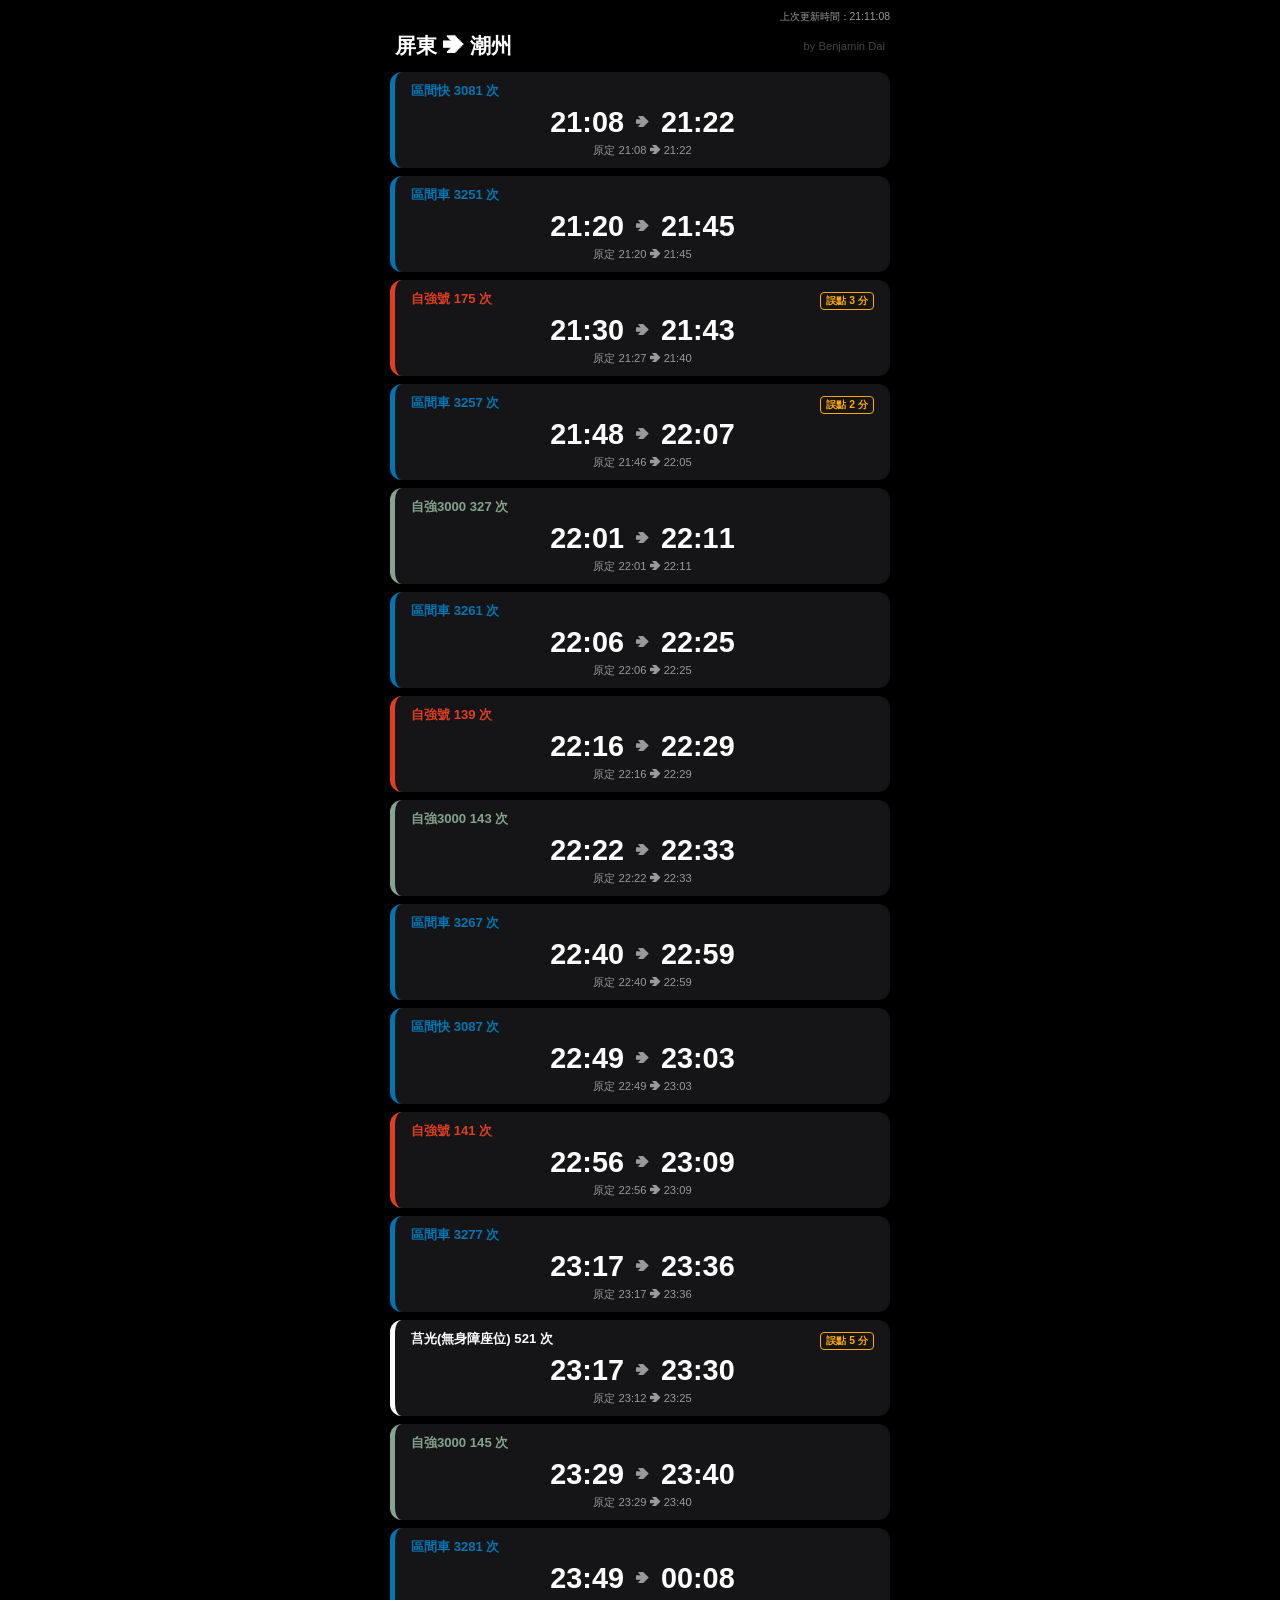
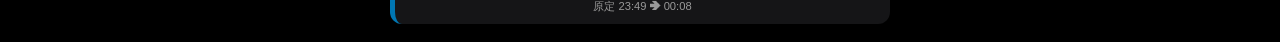
==== index.html @ b43ae786 "deploy: 808ffd9af2b033bff848e84f278de356058c4c32" ====
<!DOCTYPE html>
        <html lang="zh-TW">
        <head>
            <meta http-equiv="Cache-Control" content="no-cache, no-store, must-revalidate">
            <meta http-equiv="Pragma" content="no-cache">
            <meta http-equiv="Expires" content="0">
            <meta charset="UTF-8">
            <meta name="viewport" content="width=device-width, initial-scale=1.0, maximum-scale=1.0, user-scalable=no">
            <meta http-equiv="refresh" content="10">
            <title>列車時刻</title>
            <style>
                body { background: #000; color: #fff; font-family: -apple-system, sans-serif; padding: 10px; margin: 0; }
                .container { max-width: 500px; margin: 0 auto; }
                .update-time { color: #999999; font-size: 0.65rem; text-align: right; margin-bottom: 8px; }
                .header { padding: 0 5px; display: flex; justify-content: space-between; align-items: center; margin-bottom: 12px; }
                .card { background: #151517; border-radius: 12px; padding: 10px 16px; margin-bottom: 8px; border-left: 5px solid #333; position: relative; transition: transform 0.1s; }
                .card:active { background: #1c1c1e; transform: scale(0.97); }
                .delay-badge { position: absolute; top: 12px; right: 16px; border: 1px solid hsl(40, 100%, 50%); color: hsl(40, 100%, 50%); padding: 1px 5px; border-radius: 4px; font-size: 0.65rem; font-weight: 600; }
                .train-info { font-size: 0.82rem; font-weight: 700; margin-bottom: 2px; }
                .main-time { display: flex; align-items: center; justify-content: center; font-size: 1.8rem; font-weight: 700; padding: 4px 0; }
                .arrow { margin: 0 12px; color: #999999; font-size: 0.8rem; }
                .sub-time { text-align: center; color: #999999; font-size: 0.7rem; }
                a { text-decoration: none; color: inherit; -webkit-tap-highlight-color: transparent; }
            </style>
        </head>
        <body>
            <div class="container">
                <div class="update-time">上次更新時間：21:11:08</div>
                <div class="header">
                    <h1 style="margin:0; font-size:1.3rem;">屏東 ➔ 潮州</h1>
                    <span style="color: #444; font-size: 0.7rem;">by Benjamin Dai</span>
                </div>
                
            <a href="https://railway.chienwen.net/taiwan/train/TRA-3081/live" target="_blank">
                <div class="card" style="border-left-color: #0076B2;">
                    
                    <div class="train-info" style="color: #0076B2;">區間快 3081 次</div>
                    <div class="main-time"><span>21:08</span><span class="arrow">➔</span><span>21:22</span></div>
                    <div class="sub-time">原定 21:08 ➔ 21:22</div>
                </div>
            </a>
            
            <a href="https://railway.chienwen.net/taiwan/train/TRA-3251/live" target="_blank">
                <div class="card" style="border-left-color: #0076B2;">
                    
                    <div class="train-info" style="color: #0076B2;">區間車 3251 次</div>
                    <div class="main-time"><span>21:20</span><span class="arrow">➔</span><span>21:45</span></div>
                    <div class="sub-time">原定 21:20 ➔ 21:45</div>
                </div>
            </a>
            
            <a href="https://railway.chienwen.net/taiwan/train/TRA-175/live" target="_blank">
                <div class="card" style="border-left-color: #DF3F1F;">
                    <div class="delay-badge">誤點 3 分</div>
                    <div class="train-info" style="color: #DF3F1F;">自強號 175 次</div>
                    <div class="main-time"><span>21:30</span><span class="arrow">➔</span><span>21:43</span></div>
                    <div class="sub-time">原定 21:27 ➔ 21:40</div>
                </div>
            </a>
            
            <a href="https://railway.chienwen.net/taiwan/train/TRA-3257/live" target="_blank">
                <div class="card" style="border-left-color: #0076B2;">
                    <div class="delay-badge">誤點 2 分</div>
                    <div class="train-info" style="color: #0076B2;">區間車 3257 次</div>
                    <div class="main-time"><span>21:48</span><span class="arrow">➔</span><span>22:07</span></div>
                    <div class="sub-time">原定 21:46 ➔ 22:05</div>
                </div>
            </a>
            
            <a href="https://railway.chienwen.net/taiwan/train/TRA-327/live" target="_blank">
                <div class="card" style="border-left-color: #85a38f;">
                    
                    <div class="train-info" style="color: #85a38f;">自強3000 327 次</div>
                    <div class="main-time"><span>22:01</span><span class="arrow">➔</span><span>22:11</span></div>
                    <div class="sub-time">原定 22:01 ➔ 22:11</div>
                </div>
            </a>
            
            <a href="https://railway.chienwen.net/taiwan/train/TRA-3261/live" target="_blank">
                <div class="card" style="border-left-color: #0076B2;">
                    
                    <div class="train-info" style="color: #0076B2;">區間車 3261 次</div>
                    <div class="main-time"><span>22:06</span><span class="arrow">➔</span><span>22:25</span></div>
                    <div class="sub-time">原定 22:06 ➔ 22:25</div>
                </div>
            </a>
            
            <a href="https://railway.chienwen.net/taiwan/train/TRA-139/live" target="_blank">
                <div class="card" style="border-left-color: #DF3F1F;">
                    
                    <div class="train-info" style="color: #DF3F1F;">自強號 139 次</div>
                    <div class="main-time"><span>22:16</span><span class="arrow">➔</span><span>22:29</span></div>
                    <div class="sub-time">原定 22:16 ➔ 22:29</div>
                </div>
            </a>
            
            <a href="https://railway.chienwen.net/taiwan/train/TRA-143/live" target="_blank">
                <div class="card" style="border-left-color: #85a38f;">
                    
                    <div class="train-info" style="color: #85a38f;">自強3000 143 次</div>
                    <div class="main-time"><span>22:22</span><span class="arrow">➔</span><span>22:33</span></div>
                    <div class="sub-time">原定 22:22 ➔ 22:33</div>
                </div>
            </a>
            
            <a href="https://railway.chienwen.net/taiwan/train/TRA-3267/live" target="_blank">
                <div class="card" style="border-left-color: #0076B2;">
                    
                    <div class="train-info" style="color: #0076B2;">區間車 3267 次</div>
                    <div class="main-time"><span>22:40</span><span class="arrow">➔</span><span>22:59</span></div>
                    <div class="sub-time">原定 22:40 ➔ 22:59</div>
                </div>
            </a>
            
            <a href="https://railway.chienwen.net/taiwan/train/TRA-3087/live" target="_blank">
                <div class="card" style="border-left-color: #0076B2;">
                    
                    <div class="train-info" style="color: #0076B2;">區間快 3087 次</div>
                    <div class="main-time"><span>22:49</span><span class="arrow">➔</span><span>23:03</span></div>
                    <div class="sub-time">原定 22:49 ➔ 23:03</div>
                </div>
            </a>
            
            <a href="https://railway.chienwen.net/taiwan/train/TRA-141/live" target="_blank">
                <div class="card" style="border-left-color: #DF3F1F;">
                    
                    <div class="train-info" style="color: #DF3F1F;">自強號 141 次</div>
                    <div class="main-time"><span>22:56</span><span class="arrow">➔</span><span>23:09</span></div>
                    <div class="sub-time">原定 22:56 ➔ 23:09</div>
                </div>
            </a>
            
            <a href="https://railway.chienwen.net/taiwan/train/TRA-3277/live" target="_blank">
                <div class="card" style="border-left-color: #0076B2;">
                    
                    <div class="train-info" style="color: #0076B2;">區間車 3277 次</div>
                    <div class="main-time"><span>23:17</span><span class="arrow">➔</span><span>23:36</span></div>
                    <div class="sub-time">原定 23:17 ➔ 23:36</div>
                </div>
            </a>
            
            <a href="https://railway.chienwen.net/taiwan/train/TRA-521/live" target="_blank">
                <div class="card" style="border-left-color: #ffffff;">
                    <div class="delay-badge">誤點 5 分</div>
                    <div class="train-info" style="color: #ffffff;">莒光(無身障座位) 521 次</div>
                    <div class="main-time"><span>23:17</span><span class="arrow">➔</span><span>23:30</span></div>
                    <div class="sub-time">原定 23:12 ➔ 23:25</div>
                </div>
            </a>
            
            <a href="https://railway.chienwen.net/taiwan/train/TRA-145/live" target="_blank">
                <div class="card" style="border-left-color: #85a38f;">
                    
                    <div class="train-info" style="color: #85a38f;">自強3000 145 次</div>
                    <div class="main-time"><span>23:29</span><span class="arrow">➔</span><span>23:40</span></div>
                    <div class="sub-time">原定 23:29 ➔ 23:40</div>
                </div>
            </a>
            
            <a href="https://railway.chienwen.net/taiwan/train/TRA-3281/live" target="_blank">
                <div class="card" style="border-left-color: #0076B2;">
                    
                    <div class="train-info" style="color: #0076B2;">區間車 3281 次</div>
                    <div class="main-time"><span>23:49</span><span class="arrow">➔</span><span>00:08</span></div>
                    <div class="sub-time">原定 23:49 ➔ 00:08</div>
                </div>
            </a>
            
            </div>
        </body>
        </html>
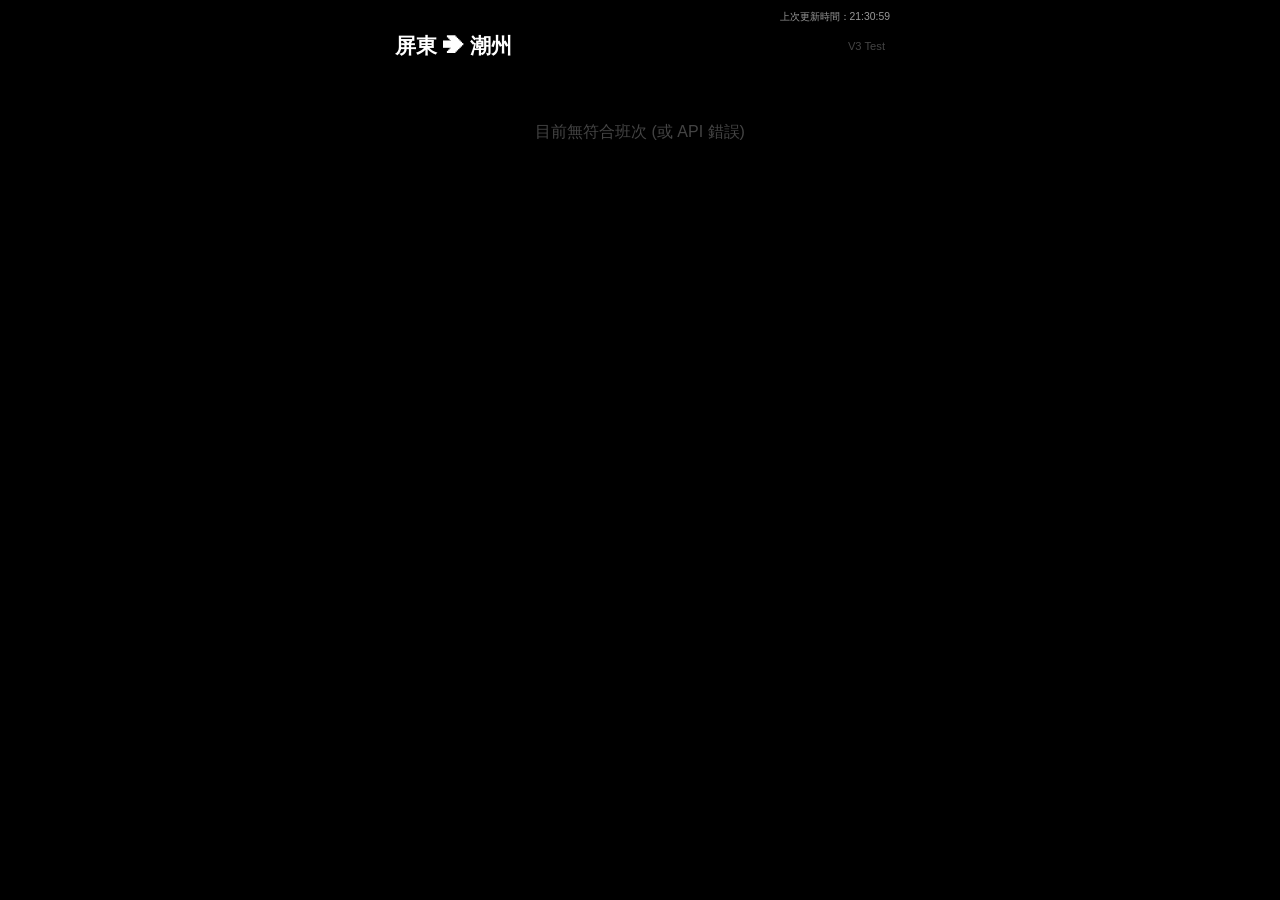
==== commit 10fb577a: "deploy: e0113e1fc1bcbd7ac9843f760b00afb5ad998501" ====
--- a/index.html
+++ b/index.html
@@ -8,7 +8,7 @@
             <meta charset="UTF-8">
             <meta name="viewport" content="width=device-width, initial-scale=1.0, maximum-scale=1.0, user-scalable=no">
             <meta http-equiv="refresh" content="10">
-            <title>列車時刻</title>
+            <title>列車時刻 (V3測試)</title>
             <style>
                 body { background: #000; color: #fff; font-family: -apple-system, sans-serif; padding: 10px; margin: 0; }
                 .container { max-width: 500px; margin: 0 auto; }
@@ -26,147 +26,12 @@
         </head>
         <body>
             <div class="container">
-                <div class="update-time">上次更新時間：21:11:08</div>
+                <div class="update-time">上次更新時間：21:30:59</div>
                 <div class="header">
                     <h1 style="margin:0; font-size:1.3rem;">屏東 ➔ 潮州</h1>
-                    <span style="color: #444; font-size: 0.7rem;">by Benjamin Dai</span>
+                    <span style="color: #444; font-size: 0.7rem;">V3 Test</span>
                 </div>
-                
-            <a href="https://railway.chienwen.net/taiwan/train/TRA-3081/live" target="_blank">
-                <div class="card" style="border-left-color: #0076B2;">
-                    
-                    <div class="train-info" style="color: #0076B2;">區間快 3081 次</div>
-                    <div class="main-time"><span>21:08</span><span class="arrow">➔</span><span>21:22</span></div>
-                    <div class="sub-time">原定 21:08 ➔ 21:22</div>
-                </div>
-            </a>
-            
-            <a href="https://railway.chienwen.net/taiwan/train/TRA-3251/live" target="_blank">
-                <div class="card" style="border-left-color: #0076B2;">
-                    
-                    <div class="train-info" style="color: #0076B2;">區間車 3251 次</div>
-                    <div class="main-time"><span>21:20</span><span class="arrow">➔</span><span>21:45</span></div>
-                    <div class="sub-time">原定 21:20 ➔ 21:45</div>
-                </div>
-            </a>
-            
-            <a href="https://railway.chienwen.net/taiwan/train/TRA-175/live" target="_blank">
-                <div class="card" style="border-left-color: #DF3F1F;">
-                    <div class="delay-badge">誤點 3 分</div>
-                    <div class="train-info" style="color: #DF3F1F;">自強號 175 次</div>
-                    <div class="main-time"><span>21:30</span><span class="arrow">➔</span><span>21:43</span></div>
-                    <div class="sub-time">原定 21:27 ➔ 21:40</div>
-                </div>
-            </a>
-            
-            <a href="https://railway.chienwen.net/taiwan/train/TRA-3257/live" target="_blank">
-                <div class="card" style="border-left-color: #0076B2;">
-                    <div class="delay-badge">誤點 2 分</div>
-                    <div class="train-info" style="color: #0076B2;">區間車 3257 次</div>
-                    <div class="main-time"><span>21:48</span><span class="arrow">➔</span><span>22:07</span></div>
-                    <div class="sub-time">原定 21:46 ➔ 22:05</div>
-                </div>
-            </a>
-            
-            <a href="https://railway.chienwen.net/taiwan/train/TRA-327/live" target="_blank">
-                <div class="card" style="border-left-color: #85a38f;">
-                    
-                    <div class="train-info" style="color: #85a38f;">自強3000 327 次</div>
-                    <div class="main-time"><span>22:01</span><span class="arrow">➔</span><span>22:11</span></div>
-                    <div class="sub-time">原定 22:01 ➔ 22:11</div>
-                </div>
-            </a>
-            
-            <a href="https://railway.chienwen.net/taiwan/train/TRA-3261/live" target="_blank">
-                <div class="card" style="border-left-color: #0076B2;">
-                    
-                    <div class="train-info" style="color: #0076B2;">區間車 3261 次</div>
-                    <div class="main-time"><span>22:06</span><span class="arrow">➔</span><span>22:25</span></div>
-                    <div class="sub-time">原定 22:06 ➔ 22:25</div>
-                </div>
-            </a>
-            
-            <a href="https://railway.chienwen.net/taiwan/train/TRA-139/live" target="_blank">
-                <div class="card" style="border-left-color: #DF3F1F;">
-                    
-                    <div class="train-info" style="color: #DF3F1F;">自強號 139 次</div>
-                    <div class="main-time"><span>22:16</span><span class="arrow">➔</span><span>22:29</span></div>
-                    <div class="sub-time">原定 22:16 ➔ 22:29</div>
-                </div>
-            </a>
-            
-            <a href="https://railway.chienwen.net/taiwan/train/TRA-143/live" target="_blank">
-                <div class="card" style="border-left-color: #85a38f;">
-                    
-                    <div class="train-info" style="color: #85a38f;">自強3000 143 次</div>
-                    <div class="main-time"><span>22:22</span><span class="arrow">➔</span><span>22:33</span></div>
-                    <div class="sub-time">原定 22:22 ➔ 22:33</div>
-                </div>
-            </a>
-            
-            <a href="https://railway.chienwen.net/taiwan/train/TRA-3267/live" target="_blank">
-                <div class="card" style="border-left-color: #0076B2;">
-                    
-                    <div class="train-info" style="color: #0076B2;">區間車 3267 次</div>
-                    <div class="main-time"><span>22:40</span><span class="arrow">➔</span><span>22:59</span></div>
-                    <div class="sub-time">原定 22:40 ➔ 22:59</div>
-                </div>
-            </a>
-            
-            <a href="https://railway.chienwen.net/taiwan/train/TRA-3087/live" target="_blank">
-                <div class="card" style="border-left-color: #0076B2;">
-                    
-                    <div class="train-info" style="color: #0076B2;">區間快 3087 次</div>
-                    <div class="main-time"><span>22:49</span><span class="arrow">➔</span><span>23:03</span></div>
-                    <div class="sub-time">原定 22:49 ➔ 23:03</div>
-                </div>
-            </a>
-            
-            <a href="https://railway.chienwen.net/taiwan/train/TRA-141/live" target="_blank">
-                <div class="card" style="border-left-color: #DF3F1F;">
-                    
-                    <div class="train-info" style="color: #DF3F1F;">自強號 141 次</div>
-                    <div class="main-time"><span>22:56</span><span class="arrow">➔</span><span>23:09</span></div>
-                    <div class="sub-time">原定 22:56 ➔ 23:09</div>
-                </div>
-            </a>
-            
-            <a href="https://railway.chienwen.net/taiwan/train/TRA-3277/live" target="_blank">
-                <div class="card" style="border-left-color: #0076B2;">
-                    
-                    <div class="train-info" style="color: #0076B2;">區間車 3277 次</div>
-                    <div class="main-time"><span>23:17</span><span class="arrow">➔</span><span>23:36</span></div>
-                    <div class="sub-time">原定 23:17 ➔ 23:36</div>
-                </div>
-            </a>
-            
-            <a href="https://railway.chienwen.net/taiwan/train/TRA-521/live" target="_blank">
-                <div class="card" style="border-left-color: #ffffff;">
-                    <div class="delay-badge">誤點 5 分</div>
-                    <div class="train-info" style="color: #ffffff;">莒光(無身障座位) 521 次</div>
-                    <div class="main-time"><span>23:17</span><span class="arrow">➔</span><span>23:30</span></div>
-                    <div class="sub-time">原定 23:12 ➔ 23:25</div>
-                </div>
-            </a>
-            
-            <a href="https://railway.chienwen.net/taiwan/train/TRA-145/live" target="_blank">
-                <div class="card" style="border-left-color: #85a38f;">
-                    
-                    <div class="train-info" style="color: #85a38f;">自強3000 145 次</div>
-                    <div class="main-time"><span>23:29</span><span class="arrow">➔</span><span>23:40</span></div>
-                    <div class="sub-time">原定 23:29 ➔ 23:40</div>
-                </div>
-            </a>
-            
-            <a href="https://railway.chienwen.net/taiwan/train/TRA-3281/live" target="_blank">
-                <div class="card" style="border-left-color: #0076B2;">
-                    
-                    <div class="train-info" style="color: #0076B2;">區間車 3281 次</div>
-                    <div class="main-time"><span>23:49</span><span class="arrow">➔</span><span>00:08</span></div>
-                    <div class="sub-time">原定 23:49 ➔ 00:08</div>
-                </div>
-            </a>
-            
+                <div style="text-align:center; padding:50px; color:#444;">目前無符合班次 (或 API 錯誤)</div>
             </div>
         </body>
         </html>
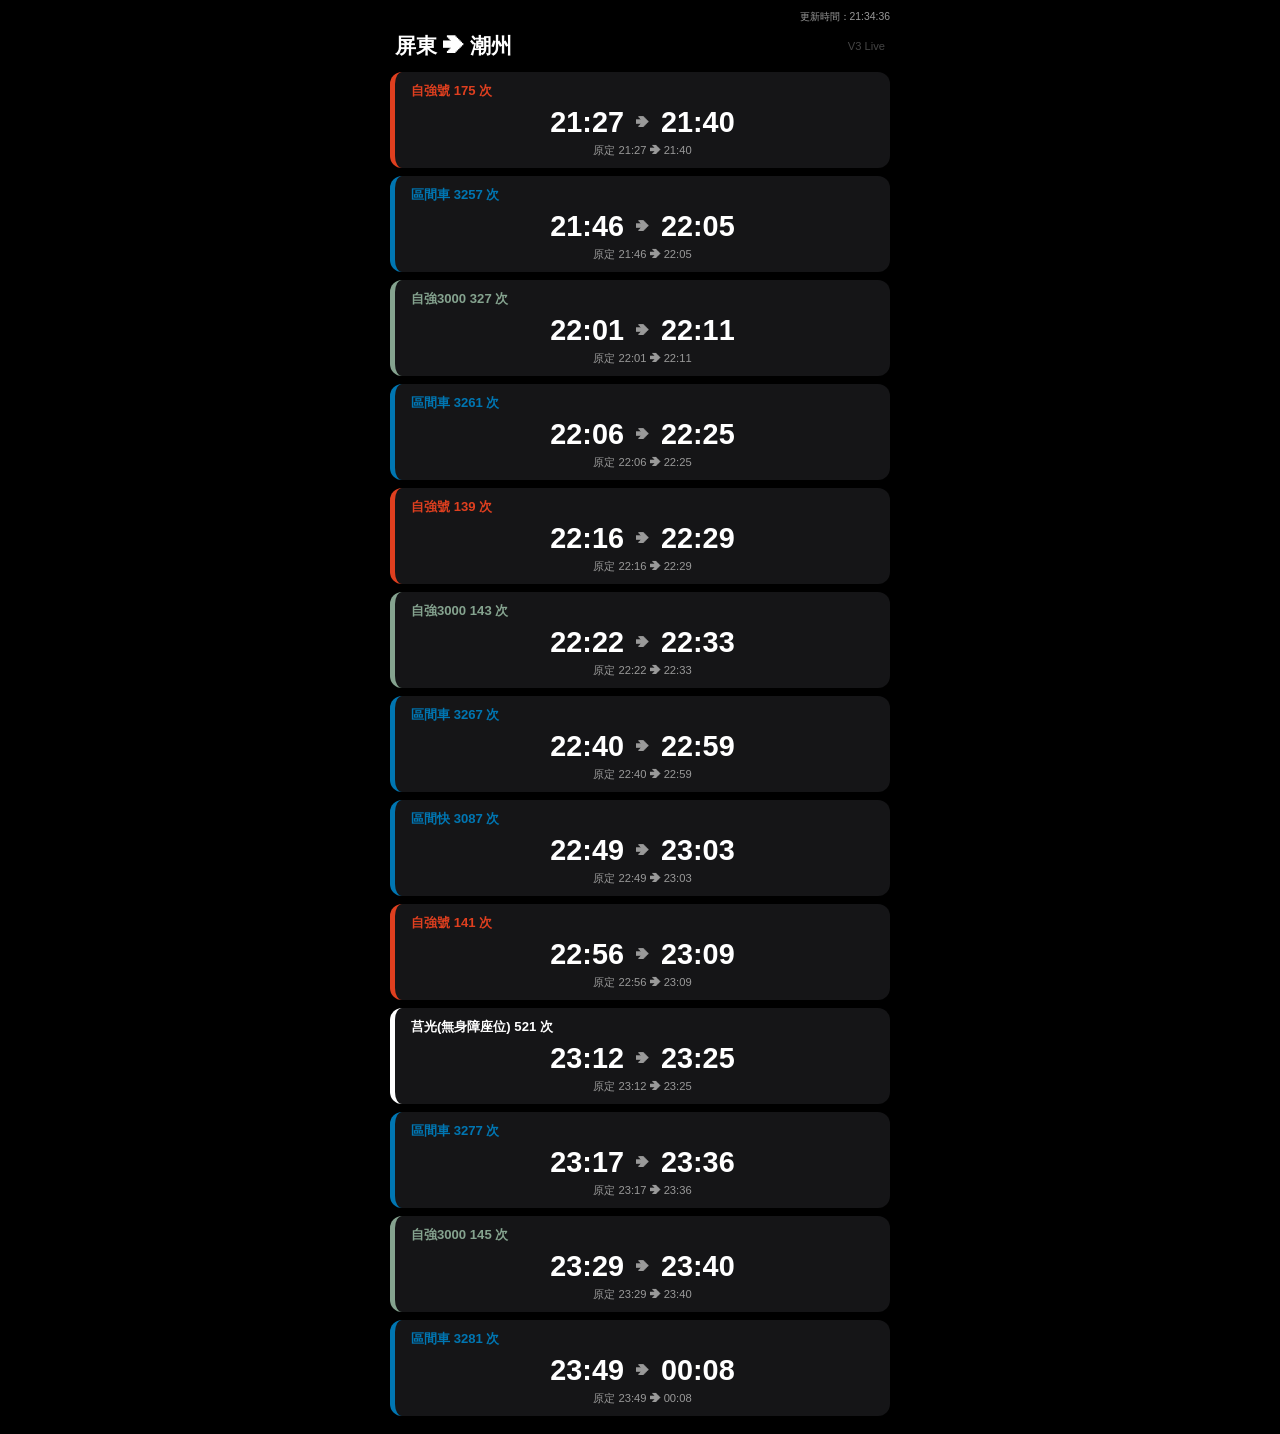
==== commit f6b2e294: "deploy: ea9b41f9b3be0535f60f394c3407222d9c121231" ====
--- a/index.html
+++ b/index.html
@@ -2,13 +2,10 @@
         <!DOCTYPE html>
         <html lang="zh-TW">
         <head>
-            <meta http-equiv="Cache-Control" content="no-cache, no-store, must-revalidate">
-            <meta http-equiv="Pragma" content="no-cache">
-            <meta http-equiv="Expires" content="0">
             <meta charset="UTF-8">
             <meta name="viewport" content="width=device-width, initial-scale=1.0, maximum-scale=1.0, user-scalable=no">
-            <meta http-equiv="refresh" content="10">
-            <title>列車時刻 (V3測試)</title>
+            <meta http-equiv="refresh" content="60">
+            <title>列車時刻 V3</title>
             <style>
                 body { background: #000; color: #fff; font-family: -apple-system, sans-serif; padding: 10px; margin: 0; }
                 .container { max-width: 500px; margin: 0 auto; }
@@ -26,12 +23,129 @@
         </head>
         <body>
             <div class="container">
-                <div class="update-time">上次更新時間：21:30:59</div>
+                <div class="update-time">更新時間：21:34:36</div>
                 <div class="header">
                     <h1 style="margin:0; font-size:1.3rem;">屏東 ➔ 潮州</h1>
-                    <span style="color: #444; font-size: 0.7rem;">V3 Test</span>
+                    <span style="color: #444; font-size: 0.7rem;">V3 Live</span>
                 </div>
-                <div style="text-align:center; padding:50px; color:#444;">目前無符合班次 (或 API 錯誤)</div>
+                
+            <a href="https://railway.chienwen.net/taiwan/train/TRA-175/live" target="_blank">
+                <div class="card" style="border-left-color: #DF3F1F;">
+                    
+                    <div class="train-info" style="color: #DF3F1F;">自強號 175 次</div>
+                    <div class="main-time"><span>21:27</span><span class="arrow">➔</span><span>21:40</span></div>
+                    <div class="sub-time">原定 21:27 ➔ 21:40</div>
+                </div>
+            </a>
+            
+            <a href="https://railway.chienwen.net/taiwan/train/TRA-3257/live" target="_blank">
+                <div class="card" style="border-left-color: #0076B2;">
+                    
+                    <div class="train-info" style="color: #0076B2;">區間車 3257 次</div>
+                    <div class="main-time"><span>21:46</span><span class="arrow">➔</span><span>22:05</span></div>
+                    <div class="sub-time">原定 21:46 ➔ 22:05</div>
+                </div>
+            </a>
+            
+            <a href="https://railway.chienwen.net/taiwan/train/TRA-327/live" target="_blank">
+                <div class="card" style="border-left-color: #85a38f;">
+                    
+                    <div class="train-info" style="color: #85a38f;">自強3000 327 次</div>
+                    <div class="main-time"><span>22:01</span><span class="arrow">➔</span><span>22:11</span></div>
+                    <div class="sub-time">原定 22:01 ➔ 22:11</div>
+                </div>
+            </a>
+            
+            <a href="https://railway.chienwen.net/taiwan/train/TRA-3261/live" target="_blank">
+                <div class="card" style="border-left-color: #0076B2;">
+                    
+                    <div class="train-info" style="color: #0076B2;">區間車 3261 次</div>
+                    <div class="main-time"><span>22:06</span><span class="arrow">➔</span><span>22:25</span></div>
+                    <div class="sub-time">原定 22:06 ➔ 22:25</div>
+                </div>
+            </a>
+            
+            <a href="https://railway.chienwen.net/taiwan/train/TRA-139/live" target="_blank">
+                <div class="card" style="border-left-color: #DF3F1F;">
+                    
+                    <div class="train-info" style="color: #DF3F1F;">自強號 139 次</div>
+                    <div class="main-time"><span>22:16</span><span class="arrow">➔</span><span>22:29</span></div>
+                    <div class="sub-time">原定 22:16 ➔ 22:29</div>
+                </div>
+            </a>
+            
+            <a href="https://railway.chienwen.net/taiwan/train/TRA-143/live" target="_blank">
+                <div class="card" style="border-left-color: #85a38f;">
+                    
+                    <div class="train-info" style="color: #85a38f;">自強3000 143 次</div>
+                    <div class="main-time"><span>22:22</span><span class="arrow">➔</span><span>22:33</span></div>
+                    <div class="sub-time">原定 22:22 ➔ 22:33</div>
+                </div>
+            </a>
+            
+            <a href="https://railway.chienwen.net/taiwan/train/TRA-3267/live" target="_blank">
+                <div class="card" style="border-left-color: #0076B2;">
+                    
+                    <div class="train-info" style="color: #0076B2;">區間車 3267 次</div>
+                    <div class="main-time"><span>22:40</span><span class="arrow">➔</span><span>22:59</span></div>
+                    <div class="sub-time">原定 22:40 ➔ 22:59</div>
+                </div>
+            </a>
+            
+            <a href="https://railway.chienwen.net/taiwan/train/TRA-3087/live" target="_blank">
+                <div class="card" style="border-left-color: #0076B2;">
+                    
+                    <div class="train-info" style="color: #0076B2;">區間快 3087 次</div>
+                    <div class="main-time"><span>22:49</span><span class="arrow">➔</span><span>23:03</span></div>
+                    <div class="sub-time">原定 22:49 ➔ 23:03</div>
+                </div>
+            </a>
+            
+            <a href="https://railway.chienwen.net/taiwan/train/TRA-141/live" target="_blank">
+                <div class="card" style="border-left-color: #DF3F1F;">
+                    
+                    <div class="train-info" style="color: #DF3F1F;">自強號 141 次</div>
+                    <div class="main-time"><span>22:56</span><span class="arrow">➔</span><span>23:09</span></div>
+                    <div class="sub-time">原定 22:56 ➔ 23:09</div>
+                </div>
+            </a>
+            
+            <a href="https://railway.chienwen.net/taiwan/train/TRA-521/live" target="_blank">
+                <div class="card" style="border-left-color: #ffffff;">
+                    
+                    <div class="train-info" style="color: #ffffff;">莒光(無身障座位) 521 次</div>
+                    <div class="main-time"><span>23:12</span><span class="arrow">➔</span><span>23:25</span></div>
+                    <div class="sub-time">原定 23:12 ➔ 23:25</div>
+                </div>
+            </a>
+            
+            <a href="https://railway.chienwen.net/taiwan/train/TRA-3277/live" target="_blank">
+                <div class="card" style="border-left-color: #0076B2;">
+                    
+                    <div class="train-info" style="color: #0076B2;">區間車 3277 次</div>
+                    <div class="main-time"><span>23:17</span><span class="arrow">➔</span><span>23:36</span></div>
+                    <div class="sub-time">原定 23:17 ➔ 23:36</div>
+                </div>
+            </a>
+            
+            <a href="https://railway.chienwen.net/taiwan/train/TRA-145/live" target="_blank">
+                <div class="card" style="border-left-color: #85a38f;">
+                    
+                    <div class="train-info" style="color: #85a38f;">自強3000 145 次</div>
+                    <div class="main-time"><span>23:29</span><span class="arrow">➔</span><span>23:40</span></div>
+                    <div class="sub-time">原定 23:29 ➔ 23:40</div>
+                </div>
+            </a>
+            
+            <a href="https://railway.chienwen.net/taiwan/train/TRA-3281/live" target="_blank">
+                <div class="card" style="border-left-color: #0076B2;">
+                    
+                    <div class="train-info" style="color: #0076B2;">區間車 3281 次</div>
+                    <div class="main-time"><span>23:49</span><span class="arrow">➔</span><span>00:08</span></div>
+                    <div class="sub-time">原定 23:49 ➔ 00:08</div>
+                </div>
+            </a>
+            
             </div>
         </body>
         </html>
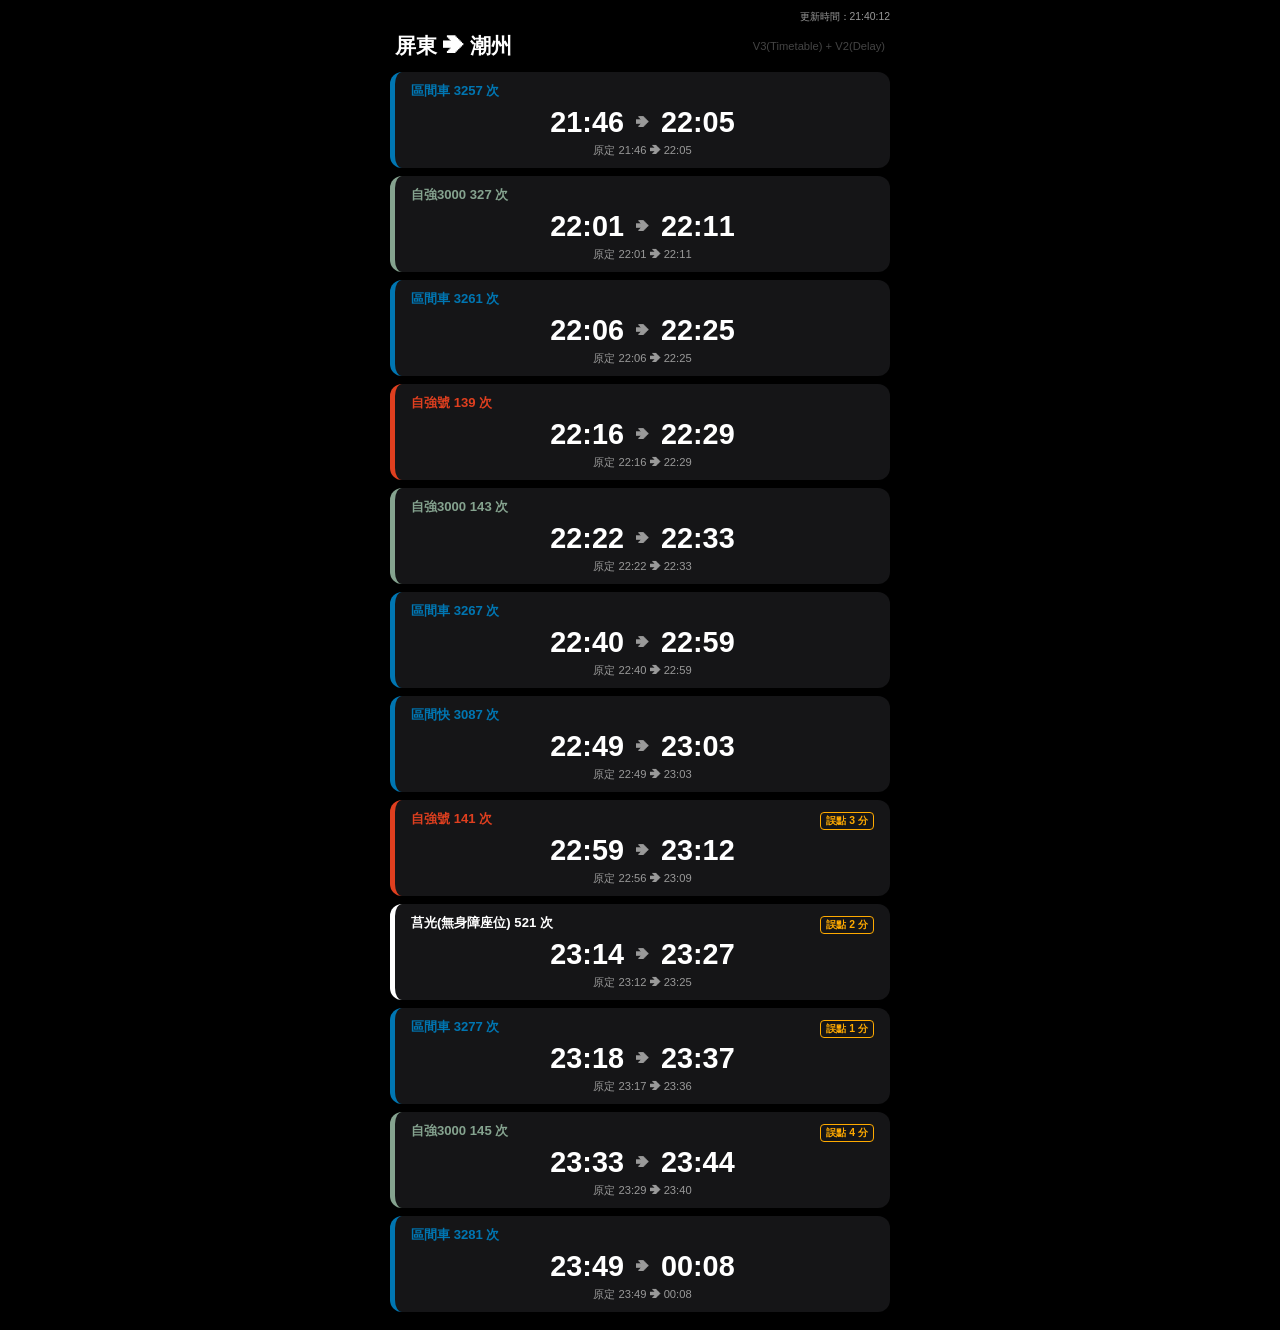
==== commit de4099dc: "deploy: dd311dceb8d70c3ac773f7b87bafe05bc0376ecc" ====
--- a/index.html
+++ b/index.html
@@ -5,7 +5,7 @@
             <meta charset="UTF-8">
             <meta name="viewport" content="width=device-width, initial-scale=1.0, maximum-scale=1.0, user-scalable=no">
             <meta http-equiv="refresh" content="60">
-            <title>列車時刻 V3</title>
+            <title>列車時刻 Live</title>
             <style>
                 body { background: #000; color: #fff; font-family: -apple-system, sans-serif; padding: 10px; margin: 0; }
                 .container { max-width: 500px; margin: 0 auto; }
@@ -23,21 +23,12 @@
         </head>
         <body>
             <div class="container">
-                <div class="update-time">更新時間：21:34:36</div>
+                <div class="update-time">更新時間：21:40:12</div>
                 <div class="header">
                     <h1 style="margin:0; font-size:1.3rem;">屏東 ➔ 潮州</h1>
-                    <span style="color: #444; font-size: 0.7rem;">V3 Live</span>
+                    <span style="color: #444; font-size: 0.7rem;">V3(Timetable) + V2(Delay)</span>
                 </div>
                 
-            <a href="https://railway.chienwen.net/taiwan/train/TRA-175/live" target="_blank">
-                <div class="card" style="border-left-color: #DF3F1F;">
-                    
-                    <div class="train-info" style="color: #DF3F1F;">自強號 175 次</div>
-                    <div class="main-time"><span>21:27</span><span class="arrow">➔</span><span>21:40</span></div>
-                    <div class="sub-time">原定 21:27 ➔ 21:40</div>
-                </div>
-            </a>
-            
             <a href="https://railway.chienwen.net/taiwan/train/TRA-3257/live" target="_blank">
                 <div class="card" style="border-left-color: #0076B2;">
                     
@@ -103,36 +94,36 @@
             
             <a href="https://railway.chienwen.net/taiwan/train/TRA-141/live" target="_blank">
                 <div class="card" style="border-left-color: #DF3F1F;">
-                    
+                    <div class="delay-badge">誤點 3 分</div>
                     <div class="train-info" style="color: #DF3F1F;">自強號 141 次</div>
-                    <div class="main-time"><span>22:56</span><span class="arrow">➔</span><span>23:09</span></div>
+                    <div class="main-time"><span>22:59</span><span class="arrow">➔</span><span>23:12</span></div>
                     <div class="sub-time">原定 22:56 ➔ 23:09</div>
                 </div>
             </a>
             
             <a href="https://railway.chienwen.net/taiwan/train/TRA-521/live" target="_blank">
                 <div class="card" style="border-left-color: #ffffff;">
-                    
+                    <div class="delay-badge">誤點 2 分</div>
                     <div class="train-info" style="color: #ffffff;">莒光(無身障座位) 521 次</div>
-                    <div class="main-time"><span>23:12</span><span class="arrow">➔</span><span>23:25</span></div>
+                    <div class="main-time"><span>23:14</span><span class="arrow">➔</span><span>23:27</span></div>
                     <div class="sub-time">原定 23:12 ➔ 23:25</div>
                 </div>
             </a>
             
             <a href="https://railway.chienwen.net/taiwan/train/TRA-3277/live" target="_blank">
                 <div class="card" style="border-left-color: #0076B2;">
-                    
+                    <div class="delay-badge">誤點 1 分</div>
                     <div class="train-info" style="color: #0076B2;">區間車 3277 次</div>
-                    <div class="main-time"><span>23:17</span><span class="arrow">➔</span><span>23:36</span></div>
+                    <div class="main-time"><span>23:18</span><span class="arrow">➔</span><span>23:37</span></div>
                     <div class="sub-time">原定 23:17 ➔ 23:36</div>
                 </div>
             </a>
             
             <a href="https://railway.chienwen.net/taiwan/train/TRA-145/live" target="_blank">
                 <div class="card" style="border-left-color: #85a38f;">
-                    
+                    <div class="delay-badge">誤點 4 分</div>
                     <div class="train-info" style="color: #85a38f;">自強3000 145 次</div>
-                    <div class="main-time"><span>23:29</span><span class="arrow">➔</span><span>23:40</span></div>
+                    <div class="main-time"><span>23:33</span><span class="arrow">➔</span><span>23:44</span></div>
                     <div class="sub-time">原定 23:29 ➔ 23:40</div>
                 </div>
             </a>
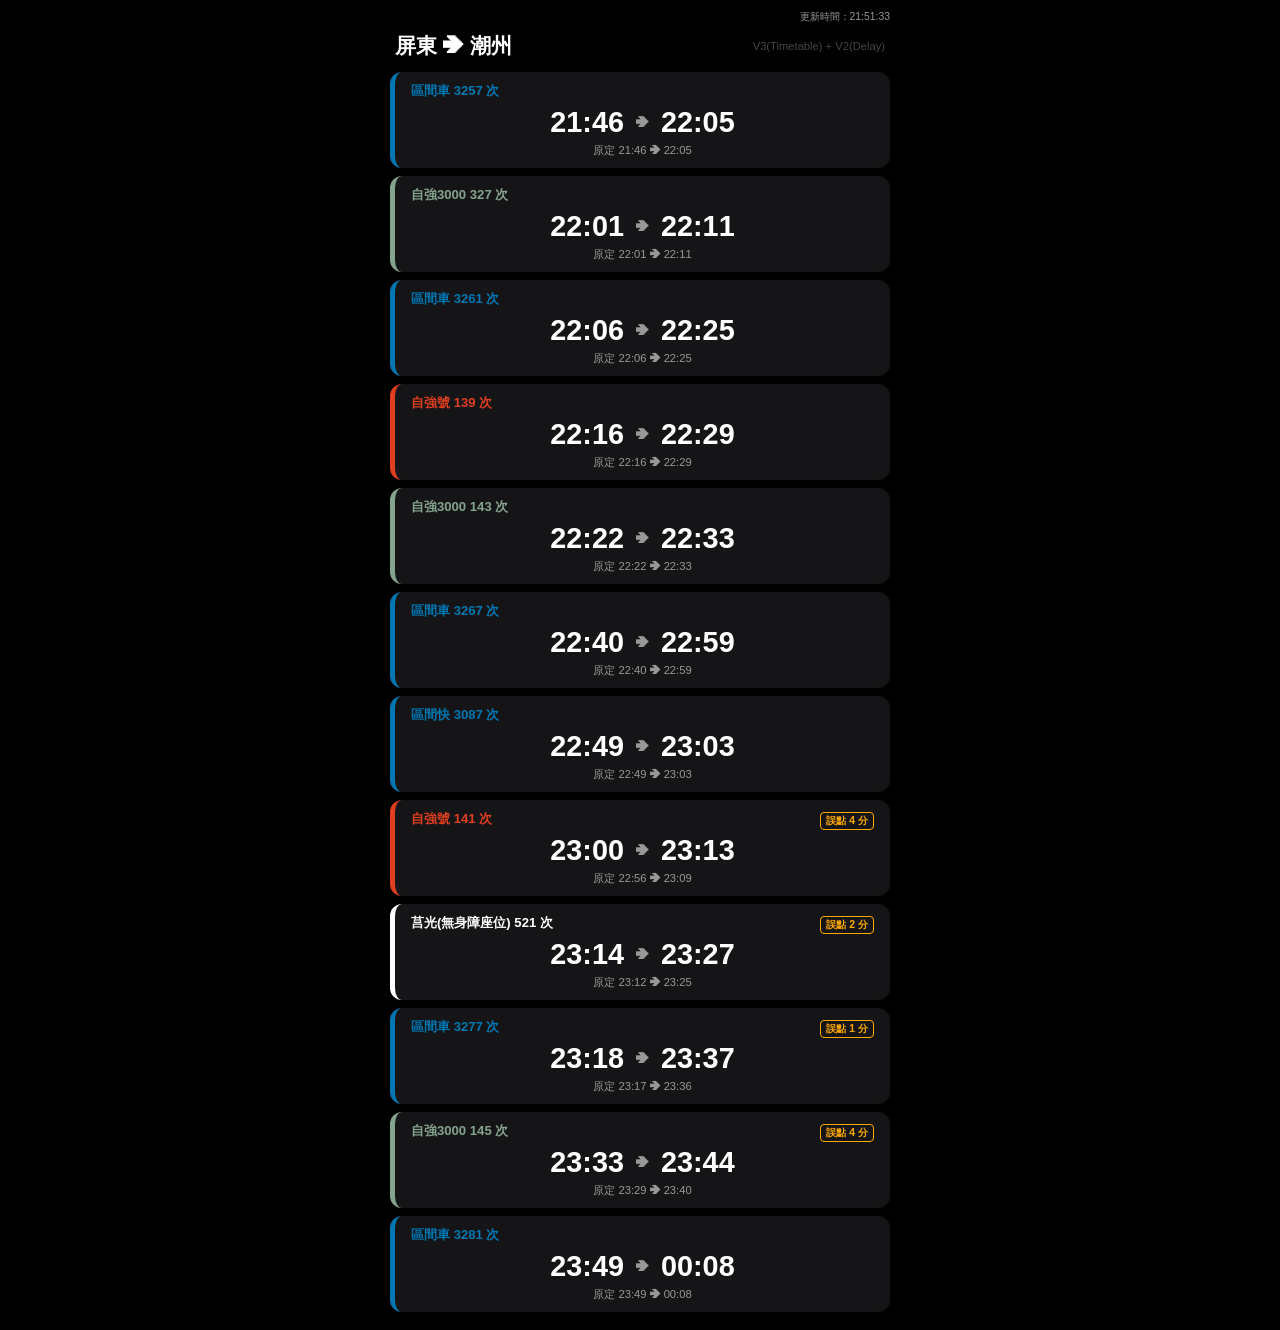
==== commit 9ee5f337: "deploy: dd311dceb8d70c3ac773f7b87bafe05bc0376ecc" ====
--- a/index.html
+++ b/index.html
@@ -23,7 +23,7 @@
         </head>
         <body>
             <div class="container">
-                <div class="update-time">更新時間：21:40:12</div>
+                <div class="update-time">更新時間：21:51:33</div>
                 <div class="header">
                     <h1 style="margin:0; font-size:1.3rem;">屏東 ➔ 潮州</h1>
                     <span style="color: #444; font-size: 0.7rem;">V3(Timetable) + V2(Delay)</span>
@@ -94,9 +94,9 @@
             
             <a href="https://railway.chienwen.net/taiwan/train/TRA-141/live" target="_blank">
                 <div class="card" style="border-left-color: #DF3F1F;">
-                    <div class="delay-badge">誤點 3 分</div>
+                    <div class="delay-badge">誤點 4 分</div>
                     <div class="train-info" style="color: #DF3F1F;">自強號 141 次</div>
-                    <div class="main-time"><span>22:59</span><span class="arrow">➔</span><span>23:12</span></div>
+                    <div class="main-time"><span>23:00</span><span class="arrow">➔</span><span>23:13</span></div>
                     <div class="sub-time">原定 22:56 ➔ 23:09</div>
                 </div>
             </a>
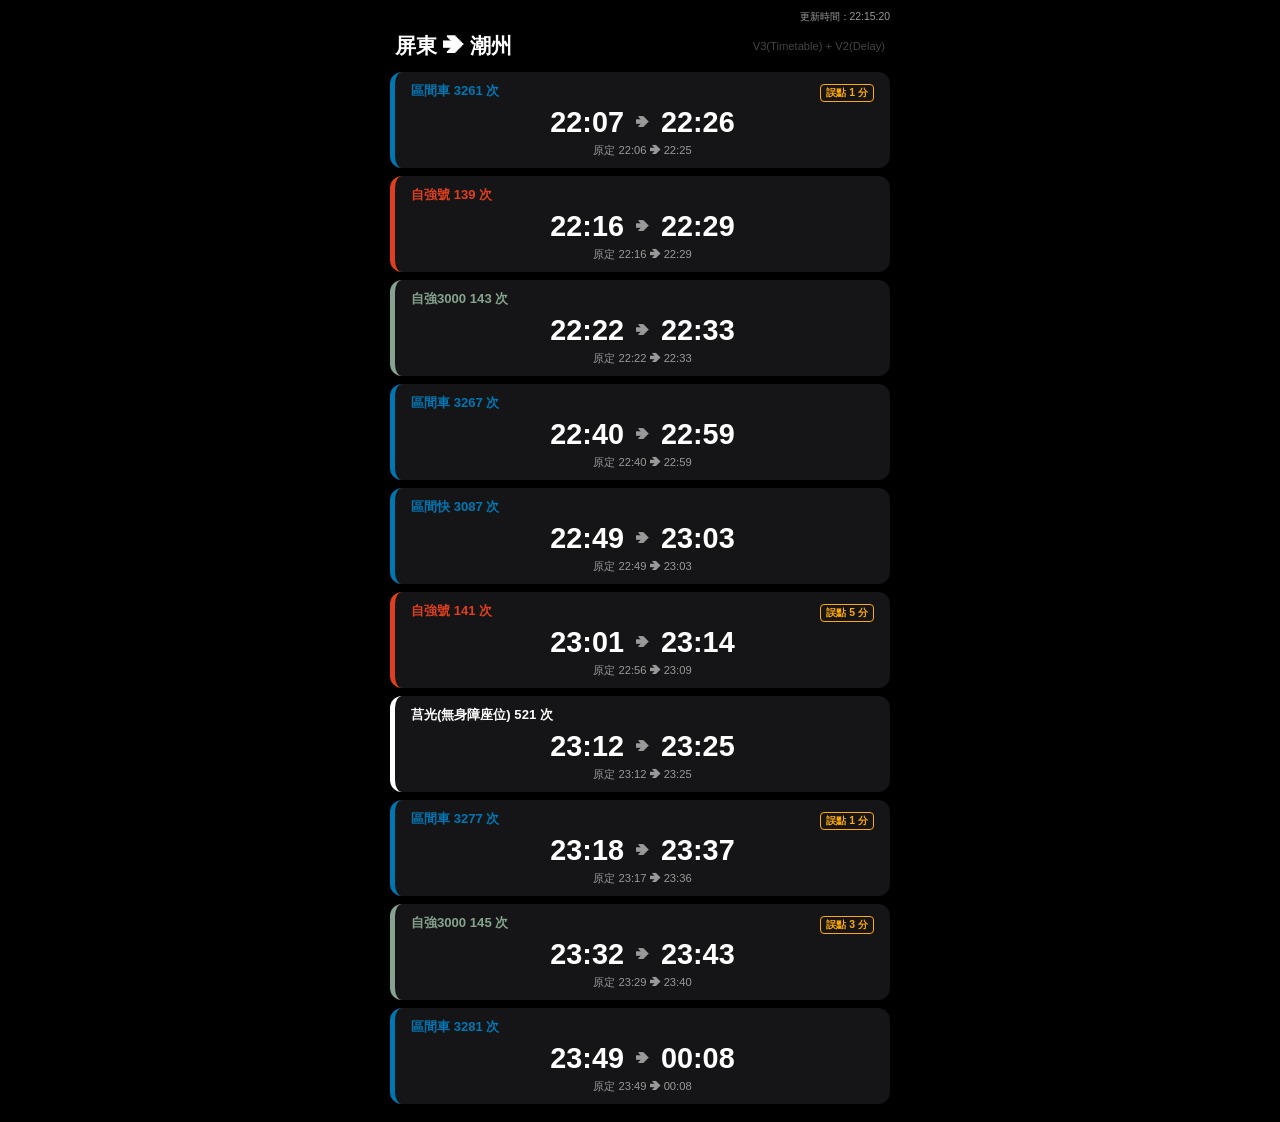
==== commit 52e3e133: "deploy: dd311dceb8d70c3ac773f7b87bafe05bc0376ecc" ====
--- a/index.html
+++ b/index.html
@@ -23,35 +23,17 @@
         </head>
         <body>
             <div class="container">
-                <div class="update-time">更新時間：21:51:33</div>
+                <div class="update-time">更新時間：22:15:20</div>
                 <div class="header">
                     <h1 style="margin:0; font-size:1.3rem;">屏東 ➔ 潮州</h1>
                     <span style="color: #444; font-size: 0.7rem;">V3(Timetable) + V2(Delay)</span>
                 </div>
                 
-            <a href="https://railway.chienwen.net/taiwan/train/TRA-3257/live" target="_blank">
-                <div class="card" style="border-left-color: #0076B2;">
-                    
-                    <div class="train-info" style="color: #0076B2;">區間車 3257 次</div>
-                    <div class="main-time"><span>21:46</span><span class="arrow">➔</span><span>22:05</span></div>
-                    <div class="sub-time">原定 21:46 ➔ 22:05</div>
-                </div>
-            </a>
-            
-            <a href="https://railway.chienwen.net/taiwan/train/TRA-327/live" target="_blank">
-                <div class="card" style="border-left-color: #85a38f;">
-                    
-                    <div class="train-info" style="color: #85a38f;">自強3000 327 次</div>
-                    <div class="main-time"><span>22:01</span><span class="arrow">➔</span><span>22:11</span></div>
-                    <div class="sub-time">原定 22:01 ➔ 22:11</div>
-                </div>
-            </a>
-            
             <a href="https://railway.chienwen.net/taiwan/train/TRA-3261/live" target="_blank">
                 <div class="card" style="border-left-color: #0076B2;">
-                    
+                    <div class="delay-badge">誤點 1 分</div>
                     <div class="train-info" style="color: #0076B2;">區間車 3261 次</div>
-                    <div class="main-time"><span>22:06</span><span class="arrow">➔</span><span>22:25</span></div>
+                    <div class="main-time"><span>22:07</span><span class="arrow">➔</span><span>22:26</span></div>
                     <div class="sub-time">原定 22:06 ➔ 22:25</div>
                 </div>
             </a>
@@ -94,18 +76,18 @@
             
             <a href="https://railway.chienwen.net/taiwan/train/TRA-141/live" target="_blank">
                 <div class="card" style="border-left-color: #DF3F1F;">
-                    <div class="delay-badge">誤點 4 分</div>
+                    <div class="delay-badge">誤點 5 分</div>
                     <div class="train-info" style="color: #DF3F1F;">自強號 141 次</div>
-                    <div class="main-time"><span>23:00</span><span class="arrow">➔</span><span>23:13</span></div>
+                    <div class="main-time"><span>23:01</span><span class="arrow">➔</span><span>23:14</span></div>
                     <div class="sub-time">原定 22:56 ➔ 23:09</div>
                 </div>
             </a>
             
             <a href="https://railway.chienwen.net/taiwan/train/TRA-521/live" target="_blank">
                 <div class="card" style="border-left-color: #ffffff;">
-                    <div class="delay-badge">誤點 2 分</div>
+                    
                     <div class="train-info" style="color: #ffffff;">莒光(無身障座位) 521 次</div>
-                    <div class="main-time"><span>23:14</span><span class="arrow">➔</span><span>23:27</span></div>
+                    <div class="main-time"><span>23:12</span><span class="arrow">➔</span><span>23:25</span></div>
                     <div class="sub-time">原定 23:12 ➔ 23:25</div>
                 </div>
             </a>
@@ -121,9 +103,9 @@
             
             <a href="https://railway.chienwen.net/taiwan/train/TRA-145/live" target="_blank">
                 <div class="card" style="border-left-color: #85a38f;">
-                    <div class="delay-badge">誤點 4 分</div>
+                    <div class="delay-badge">誤點 3 分</div>
                     <div class="train-info" style="color: #85a38f;">自強3000 145 次</div>
-                    <div class="main-time"><span>23:33</span><span class="arrow">➔</span><span>23:44</span></div>
+                    <div class="main-time"><span>23:32</span><span class="arrow">➔</span><span>23:43</span></div>
                     <div class="sub-time">原定 23:29 ➔ 23:40</div>
                 </div>
             </a>
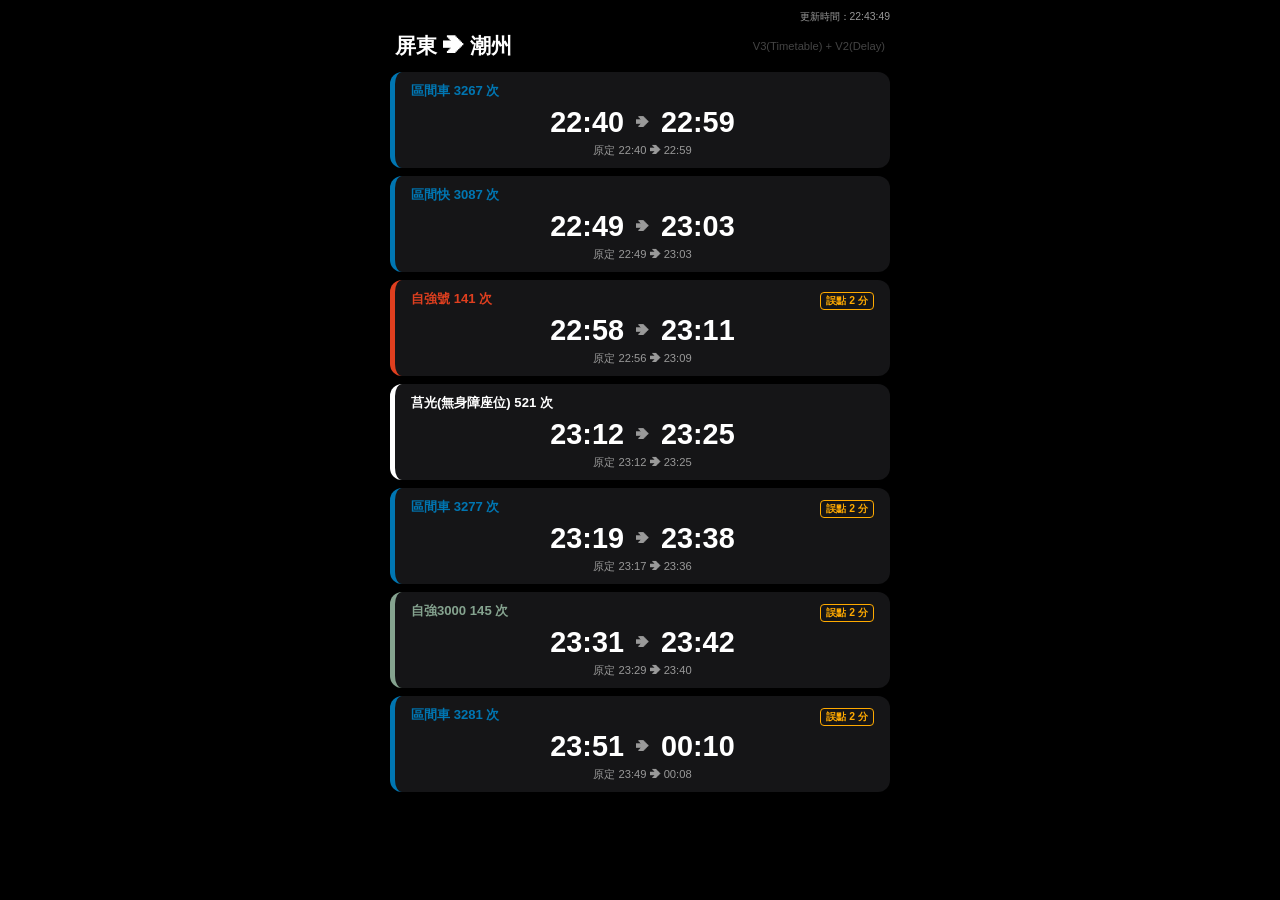
==== commit 3a71b5e3: "deploy: 1575ced44cf205be0cecb9681d3fd0d3a9f7e019" ====
--- a/index.html
+++ b/index.html
@@ -23,39 +23,12 @@
         </head>
         <body>
             <div class="container">
-                <div class="update-time">更新時間：22:15:20</div>
+                <div class="update-time">更新時間：22:43:49</div>
                 <div class="header">
                     <h1 style="margin:0; font-size:1.3rem;">屏東 ➔ 潮州</h1>
                     <span style="color: #444; font-size: 0.7rem;">V3(Timetable) + V2(Delay)</span>
                 </div>
                 
-            <a href="https://railway.chienwen.net/taiwan/train/TRA-3261/live" target="_blank">
-                <div class="card" style="border-left-color: #0076B2;">
-                    <div class="delay-badge">誤點 1 分</div>
-                    <div class="train-info" style="color: #0076B2;">區間車 3261 次</div>
-                    <div class="main-time"><span>22:07</span><span class="arrow">➔</span><span>22:26</span></div>
-                    <div class="sub-time">原定 22:06 ➔ 22:25</div>
-                </div>
-            </a>
-            
-            <a href="https://railway.chienwen.net/taiwan/train/TRA-139/live" target="_blank">
-                <div class="card" style="border-left-color: #DF3F1F;">
-                    
-                    <div class="train-info" style="color: #DF3F1F;">自強號 139 次</div>
-                    <div class="main-time"><span>22:16</span><span class="arrow">➔</span><span>22:29</span></div>
-                    <div class="sub-time">原定 22:16 ➔ 22:29</div>
-                </div>
-            </a>
-            
-            <a href="https://railway.chienwen.net/taiwan/train/TRA-143/live" target="_blank">
-                <div class="card" style="border-left-color: #85a38f;">
-                    
-                    <div class="train-info" style="color: #85a38f;">自強3000 143 次</div>
-                    <div class="main-time"><span>22:22</span><span class="arrow">➔</span><span>22:33</span></div>
-                    <div class="sub-time">原定 22:22 ➔ 22:33</div>
-                </div>
-            </a>
-            
             <a href="https://railway.chienwen.net/taiwan/train/TRA-3267/live" target="_blank">
                 <div class="card" style="border-left-color: #0076B2;">
                     
@@ -76,9 +49,9 @@
             
             <a href="https://railway.chienwen.net/taiwan/train/TRA-141/live" target="_blank">
                 <div class="card" style="border-left-color: #DF3F1F;">
-                    <div class="delay-badge">誤點 5 分</div>
+                    <div class="delay-badge">誤點 2 分</div>
                     <div class="train-info" style="color: #DF3F1F;">自強號 141 次</div>
-                    <div class="main-time"><span>23:01</span><span class="arrow">➔</span><span>23:14</span></div>
+                    <div class="main-time"><span>22:58</span><span class="arrow">➔</span><span>23:11</span></div>
                     <div class="sub-time">原定 22:56 ➔ 23:09</div>
                 </div>
             </a>
@@ -94,27 +67,27 @@
             
             <a href="https://railway.chienwen.net/taiwan/train/TRA-3277/live" target="_blank">
                 <div class="card" style="border-left-color: #0076B2;">
-                    <div class="delay-badge">誤點 1 分</div>
+                    <div class="delay-badge">誤點 2 分</div>
                     <div class="train-info" style="color: #0076B2;">區間車 3277 次</div>
-                    <div class="main-time"><span>23:18</span><span class="arrow">➔</span><span>23:37</span></div>
+                    <div class="main-time"><span>23:19</span><span class="arrow">➔</span><span>23:38</span></div>
                     <div class="sub-time">原定 23:17 ➔ 23:36</div>
                 </div>
             </a>
             
             <a href="https://railway.chienwen.net/taiwan/train/TRA-145/live" target="_blank">
                 <div class="card" style="border-left-color: #85a38f;">
-                    <div class="delay-badge">誤點 3 分</div>
+                    <div class="delay-badge">誤點 2 分</div>
                     <div class="train-info" style="color: #85a38f;">自強3000 145 次</div>
-                    <div class="main-time"><span>23:32</span><span class="arrow">➔</span><span>23:43</span></div>
+                    <div class="main-time"><span>23:31</span><span class="arrow">➔</span><span>23:42</span></div>
                     <div class="sub-time">原定 23:29 ➔ 23:40</div>
                 </div>
             </a>
             
             <a href="https://railway.chienwen.net/taiwan/train/TRA-3281/live" target="_blank">
                 <div class="card" style="border-left-color: #0076B2;">
-                    
+                    <div class="delay-badge">誤點 2 分</div>
                     <div class="train-info" style="color: #0076B2;">區間車 3281 次</div>
-                    <div class="main-time"><span>23:49</span><span class="arrow">➔</span><span>00:08</span></div>
+                    <div class="main-time"><span>23:51</span><span class="arrow">➔</span><span>00:10</span></div>
                     <div class="sub-time">原定 23:49 ➔ 00:08</div>
                 </div>
             </a>
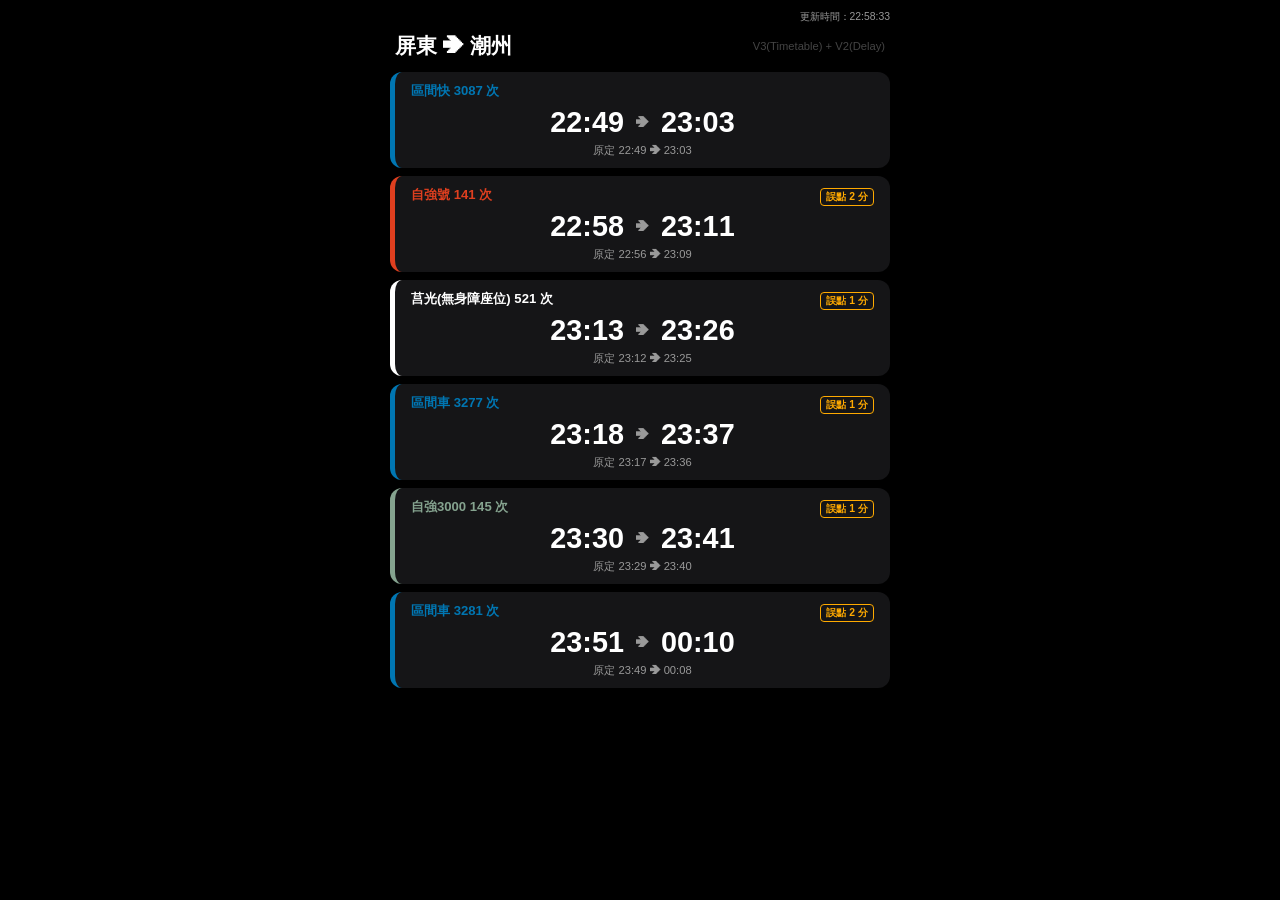
==== commit 52b305d4: "deploy: 1575ced44cf205be0cecb9681d3fd0d3a9f7e019" ====
--- a/index.html
+++ b/index.html
@@ -23,21 +23,12 @@
         </head>
         <body>
             <div class="container">
-                <div class="update-time">更新時間：22:43:49</div>
+                <div class="update-time">更新時間：22:58:33</div>
                 <div class="header">
                     <h1 style="margin:0; font-size:1.3rem;">屏東 ➔ 潮州</h1>
                     <span style="color: #444; font-size: 0.7rem;">V3(Timetable) + V2(Delay)</span>
                 </div>
                 
-            <a href="https://railway.chienwen.net/taiwan/train/TRA-3267/live" target="_blank">
-                <div class="card" style="border-left-color: #0076B2;">
-                    
-                    <div class="train-info" style="color: #0076B2;">區間車 3267 次</div>
-                    <div class="main-time"><span>22:40</span><span class="arrow">➔</span><span>22:59</span></div>
-                    <div class="sub-time">原定 22:40 ➔ 22:59</div>
-                </div>
-            </a>
-            
             <a href="https://railway.chienwen.net/taiwan/train/TRA-3087/live" target="_blank">
                 <div class="card" style="border-left-color: #0076B2;">
                     
@@ -58,27 +49,27 @@
             
             <a href="https://railway.chienwen.net/taiwan/train/TRA-521/live" target="_blank">
                 <div class="card" style="border-left-color: #ffffff;">
-                    
+                    <div class="delay-badge">誤點 1 分</div>
                     <div class="train-info" style="color: #ffffff;">莒光(無身障座位) 521 次</div>
-                    <div class="main-time"><span>23:12</span><span class="arrow">➔</span><span>23:25</span></div>
+                    <div class="main-time"><span>23:13</span><span class="arrow">➔</span><span>23:26</span></div>
                     <div class="sub-time">原定 23:12 ➔ 23:25</div>
                 </div>
             </a>
             
             <a href="https://railway.chienwen.net/taiwan/train/TRA-3277/live" target="_blank">
                 <div class="card" style="border-left-color: #0076B2;">
-                    <div class="delay-badge">誤點 2 分</div>
+                    <div class="delay-badge">誤點 1 分</div>
                     <div class="train-info" style="color: #0076B2;">區間車 3277 次</div>
-                    <div class="main-time"><span>23:19</span><span class="arrow">➔</span><span>23:38</span></div>
+                    <div class="main-time"><span>23:18</span><span class="arrow">➔</span><span>23:37</span></div>
                     <div class="sub-time">原定 23:17 ➔ 23:36</div>
                 </div>
             </a>
             
             <a href="https://railway.chienwen.net/taiwan/train/TRA-145/live" target="_blank">
                 <div class="card" style="border-left-color: #85a38f;">
-                    <div class="delay-badge">誤點 2 分</div>
+                    <div class="delay-badge">誤點 1 分</div>
                     <div class="train-info" style="color: #85a38f;">自強3000 145 次</div>
-                    <div class="main-time"><span>23:31</span><span class="arrow">➔</span><span>23:42</span></div>
+                    <div class="main-time"><span>23:30</span><span class="arrow">➔</span><span>23:41</span></div>
                     <div class="sub-time">原定 23:29 ➔ 23:40</div>
                 </div>
             </a>
